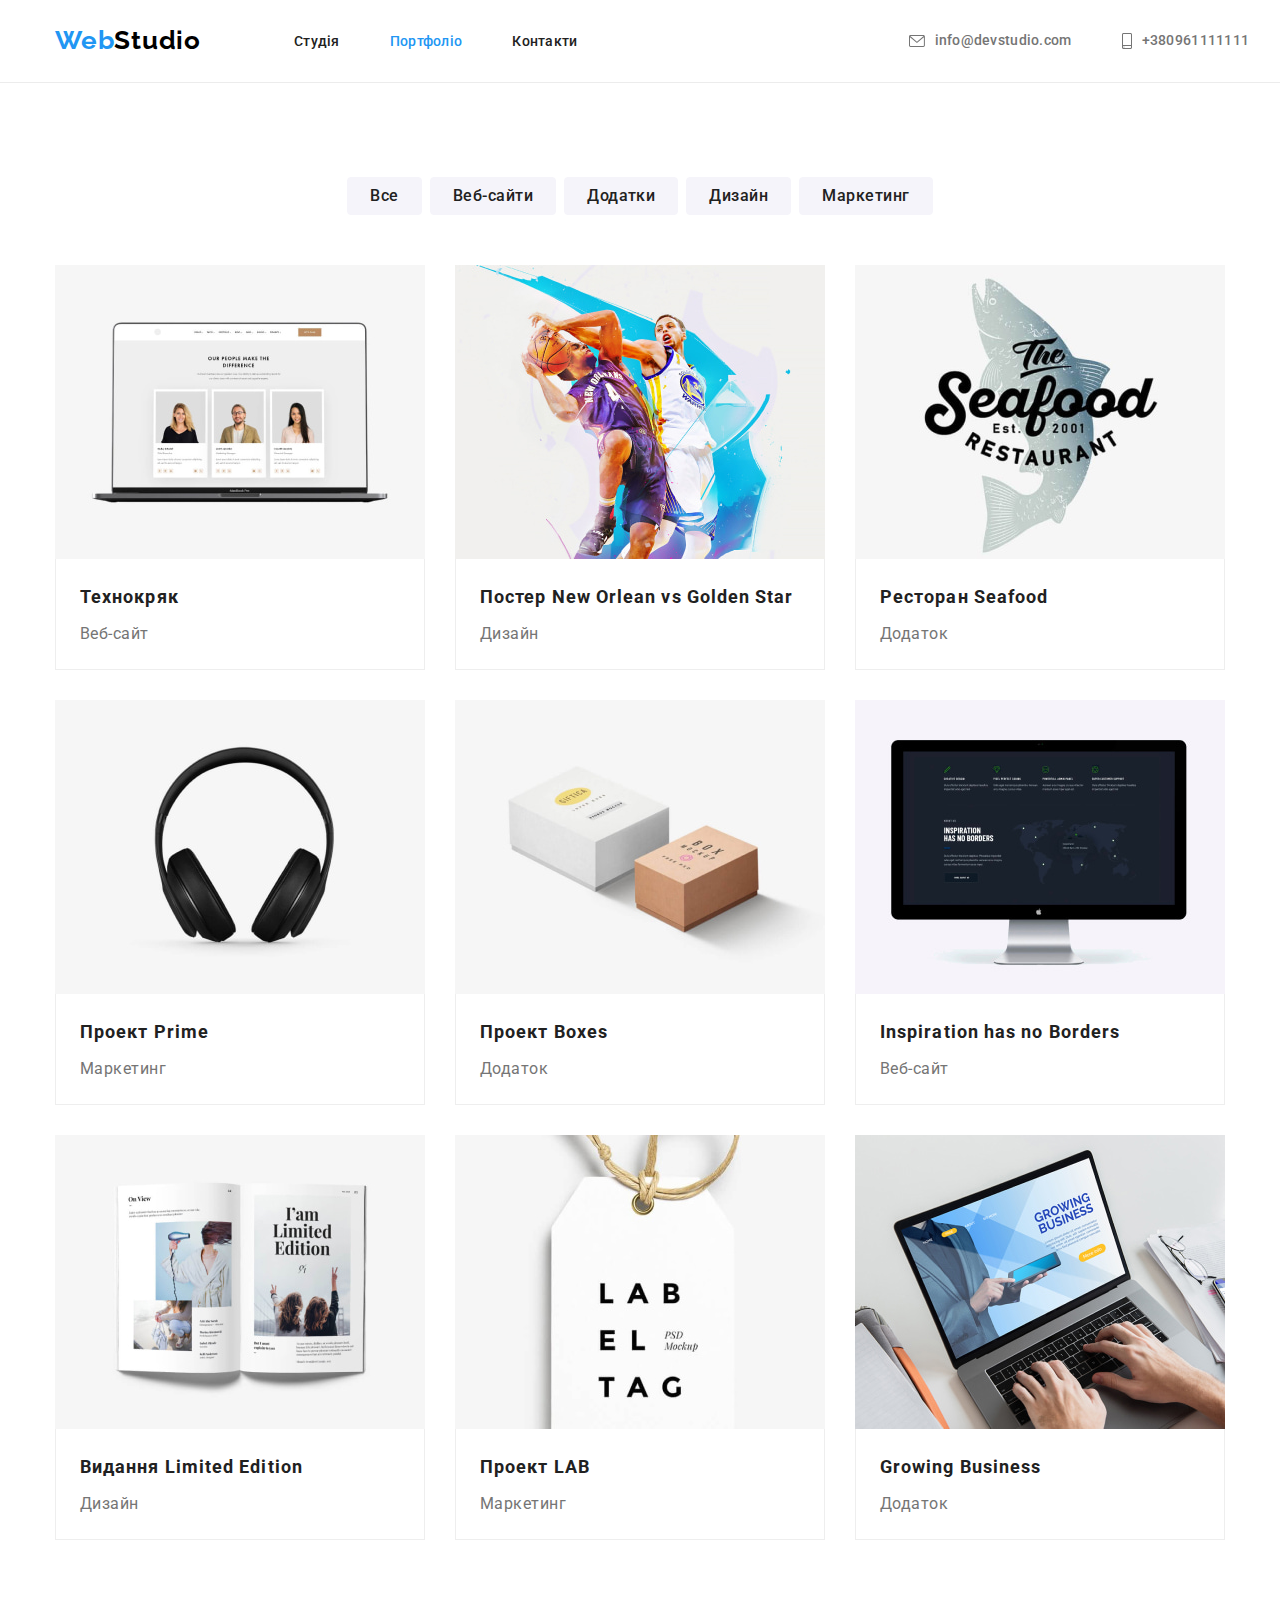
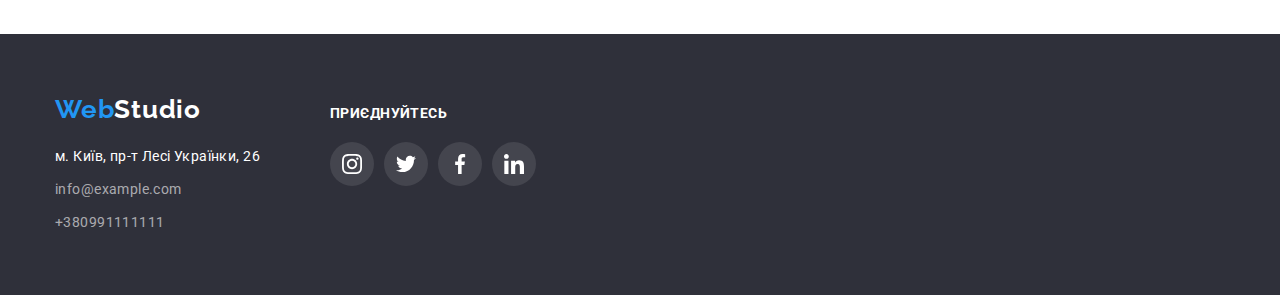
==== portfolio.html @ d28029c6 "Добавляє файли з 4 домашки" ====
<!DOCTYPE html>
<html lang="ua">
  <head>
    <meta charset="UTF-8" />
    <meta http-equiv="X-UA-Compatible" content="IE=edge" />
    <meta name="viewport" content="width=device-width, initial-scale=1.0" />
    <title>WebStudio</title>
    <!-- Шрифти goolge fonts -->
    <link rel="preconnect" href="https://fonts.googleapis.com" />
    <link rel="preconnect" href="https://fonts.gstatic.com" crossorigin />
    <link
      href="https://fonts.googleapis.com/css2?family=Raleway:wght@700&family=Roboto:wght@400;500;700;900&display=swap"
      rel="stylesheet"
    />
    <!-- Нормалізатор стилів -->
    <link
      rel="stylesheet"
      href="https://cdnjs.cloudflare.com/ajax/libs/modern-normalize/1.1.0/modern-normalize.min.css"
    />
    <!-- Таблиця стилів -->
    <link rel="stylesheet" href="./css/styles.css" />
  </head>
  <body>
    <!-- Шапка сайту -->
    <header class="header">
      <div class="container header-container">
        <a class="header-link link" href="index.html"><span>Web</span>Studio</a>
        <nav class="nav">
          <ul class="nav-list">
            <li class="nav-item list">
              <a class="nav-link link" href="index.html">Студія</a>
            </li>
            <li class="nav-item list">
              <a class="nav-link link current" href="portfolio.html">Портфоліо</a>
            </li>
            <li class="nav-item list">
              <a class="nav-link link" href="">Контакти</a>
            </li>
          </ul>
        </nav>
        <div class="header-wrapper">
          <ul class="header-list">
            <li class="header-item list">
              <a class="header-mail link" href="mailto:info@devstudio.com">
                <svg class="header-icon" width="16" height="12">
                  <use href="images/icons/symbol-defs.svg#icon-sms"></use>
                </svg>
                info@devstudio.com
              </a>
            </li>
            <li class="header-item list">
              <a class="header-phone link" href="tel:+380961111111">
                <svg class="header-icon" width="10" height="16">
                  <use href="images/icons/symbol-defs.svg#icon-smartphone"></use>
                </svg>
                +380961111111
              </a>
            </li>
          </ul>
        </div>
      </div>
    </header>

    <!-- Основний вміст сторінки -->

    <main>
      <!-- Секція Портфоліо -->

      <section class="portfolio">
        <div class="container">
          <ul class="portfolio-list">
            <li class="portfolio-item list">
              <button class="portfolio-btn" type="button">Все</button>
            </li>
            <li class="portfolio-item list">
              <button class="portfolio-btn" type="button">Веб-сайти</button>
            </li>
            <li class="portfolio-item list">
              <button class="portfolio-btn" type="button">Додатки</button>
            </li>
            <li class="portfolio-item list">
              <button class="portfolio-btn" type="button">Дизайн</button>
            </li>
            <li class="portfolio-item list">
              <button class="portfolio-btn" type="button">Маркетинг</button>
            </li>
          </ul>
          <ul class="portfolio-second-list">
            <li class="portfolio-second-item list">
              <img
                class="portfolio-img no-gap"
                src="./images/porfolio1.jpg"
                alt=""
                width="370"
                height="294"
              />
              <div class="portfolio-wrapper">
                <h2 class="portfolio-title">Технокряк</h2>
                <p class="portfolio-text">Веб-сайт</p>
              </div>
            </li>
            <li class="portfolio-second-item list">
              <img
                class="portfolio-img no-gap"
                src="./images/portfolio2.jpg"
                alt=""
                width="370"
                height="294"
              />
              <div class="portfolio-wrapper">
                <h2 class="portfolio-title">Постер New Orlean vs Golden Star</h2>
                <p class="portfolio-text">Дизайн</p>
              </div>
            </li>
            <li class="portfolio-second-item list">
              <img
                class="portfolio-img no-gap"
                src="./images/portfolio3.jpg"
                alt=""
                width="370"
                height="294"
              />
              <div class="portfolio-wrapper">
                <h2 class="portfolio-title">Ресторан Seafood</h2>
                <p class="portfolio-text">Додаток</p>
              </div>
            </li>
            <li class="portfolio-second-item list">
              <img
                class="portfolio-img no-gap"
                src="./images/portfolio4.jpg"
                alt=""
                width="370"
                height="294"
              />
              <div class="portfolio-wrapper">
                <h2 class="portfolio-title">Проект Prime</h2>
                <p class="portfolio-text">Маркетинг</p>
              </div>
            </li>
            <li class="portfolio-second-item list">
              <img
                class="portfolio-img no-gap"
                src="./images/portfolio5.jpg"
                alt=""
                width="370"
                height="294"
              />
              <div class="portfolio-wrapper">
                <h2 class="portfolio-title">Проект Boxes</h2>
                <p class="portfolio-text">Додаток</p>
              </div>
            </li>
            <li class="portfolio-second-item list">
              <img
                class="portfolio-img no-gap"
                src="./images/portfolio6.jpg"
                alt=""
                width="370"
                height="294"
              />
              <div class="portfolio-wrapper">
                <h2 class="portfolio-title">Inspiration has no Borders</h2>
                <p class="portfolio-text">Веб-сайт</p>
              </div>
            </li>
            <li class="portfolio-second-item list">
              <img
                class="portfolio-img no-gap"
                src="./images/portfolio7.jpg"
                alt=""
                width="370"
                height="294"
              />
              <div class="portfolio-wrapper">
                <h2 class="portfolio-title">Видання Limited Edition</h2>
                <p class="portfolio-text">Дизайн</p>
              </div>
            </li>
            <li class="portfolio-second-item list">
              <img
                class="portfolio-img no-gap"
                src="./images/portfolio8.jpg"
                alt=""
                width="370"
                height="294"
              />
              <div class="portfolio-wrapper">
                <h2 class="portfolio-title">Проект LAB</h2>
                <p class="portfolio-text">Маркетинг</p>
              </div>
            </li>
            <li class="portfolio-second-item list">
              <img
                class="portfolio-img no-gap"
                src="./images/portfolio9.jpg"
                alt=""
                width="370"
                height="294"
              />
              <div class="portfolio-wrapper">
                <h2 class="portfolio-title">Growing Business</h2>
                <p class="portfolio-text">Додаток</p>
              </div>
            </li>
          </ul>
        </div>
      </section>
    </main>

    <!--Підвал сайту-->

    <footer class="footer">
      <div class="container footer-container">
        <div class="">
          <a class="footer-link link" href="index.html"><span>Web</span>Studio</a>
          <address class="andress">
            <ul class="adress-list">
              <li class="adress-item list">
                <a class="adress-desk link" href="">м. Київ, пр-т Лесі Українки, 26</a>
              </li>
              <li class="adress-item list">
                <a class="adress-link link" href="mailto:info@example.com">info@example.com</a>
              </li>
              <li class="adress-item list">
                <a class="adress-link link" href="tel:+380991111111">+380991111111</a>
              </li>
            </ul>
          </address>
        </div>
        <div class="footer-wrapper">
          <p class="footer-text">ПРИЄДНУЙТЕСЬ</p>
          <ul class="footer-list list">
            <li class="footer-item">
              <a class="icon-link" href="">
                <svg class="footer-icon" width="20" height="20">
                  <use href="images/icons/symbol-defs.svg#icon-instagram-footer"></use>
                </svg>
              </a>
            </li>
            <li class="footer-item">
              <a class="icon-link" href="">
                <svg class="footer-icon" width="20" height="20">
                  <use href="images/icons/symbol-defs.svg#icon-twitter-footer"></use>
                </svg>
              </a>
            </li>
            <li class="footer-item">
              <a class="icon-link" href="">
                <svg class="footer-icon" width="20" height="20">
                  <use href="images/icons/symbol-defs.svg#icon-facebook-footer"></use>
                </svg>
              </a>
            </li>
            <li class="footer-item">
              <a class="icon-link" href="">
                <svg class="footer-icon" width="20" height="20">
                  <use href="images/icons/symbol-defs.svg#icon-linkedin-1-1"></use>
                </svg>
              </a>
            </li>
          </ul>
        </div>
      </div>
    </footer>
  </body>
</html>
---- css/styles.css ----
:root {
  /* Основний шрифт */
  --main-font: 'Roboto', sans-serif;
  /* Другорядний шрифт */
  --secondary-font: 'Raleway', sans-serif;

  /* Основний колір */
  --main-text-color: #212121;
  /* Другорядний колір(текст) */
  --second-text-color: #757575;
  /* Колір акценту */
  --accent-text-color: #2196f3;

  /* Кольори фону */
  --main-light-bg: #ffffff;
  --second-light-bg: #f5f4fa;
  --black-bg-color: #2f303a;
  --hero-bg-color: #c4c4c4;
}

body {
  font-family: var(--main-font);
  color: var(--main-text-color);
}

.container {
  width: 1200px;
  padding-left: 15px;
  padding-right: 15px;
  margin-left: auto;
  margin-right: auto;
}

h1,
h2,
h3,
p,
ul {
  margin-top: 0;
  margin-bottom: 0;
  padding-left: 0;
}

.list {
  list-style: none;
}

.link {
  text-decoration: none;
}

span {
  color: var(--accent-text-color);
}

/* Шапка сайту HEDER */
.header {
  background-color: var(--main-light-bg);
  border-bottom: 1px solid #ececec;
}

.header-container {
  display: flex;
  align-items: center;
}

.header-link {
  margin-right: 93px;
  margin-top: 24px;
  margin-bottom: 25px;

  font-family: var(--secondary-font);
  font-weight: 700;
  font-size: 26px;
  line-height: 1.19;
  letter-spacing: 0.03em;
  color: #000000;
}

.nav-list {
  display: flex;
  align-items: center;
  margin-top: 32px;
  margin-bottom: 32px;
}

.nav-item {
  display: block;
}

.nav-item:not(:last-child) {
  margin-right: 50px;
}

.nav-link {
  font-weight: 500;
  font-size: 14px;
  line-height: 1.14;
  letter-spacing: 0.02em;
  color: var(--main-text-color);
}

.nav-link:hover,
.nav-link:focus {
  color: var(--accent-text-color);
}

.nav-item .link.current {
  color: var(--accent-text-color);
}

.header-mail {
  display: flex;
  align-items: center;

  margin-left: 331px;
  margin-right: 50px;

  font-weight: 500;
  font-size: 14px;
  line-height: 1.14;
  letter-spacing: 0.02em;
  color: var(--second-text-color);
}

.header-phone {
  display: flex;
  align-items: center;

  font-weight: 500;
  font-size: 14px;
  line-height: 1.14;
  letter-spacing: 0.02em;
  color: var(--second-text-color);
}

.header-wrapper {
  margin-left: auto;
  margin-top: 32px;
  margin-bottom: 32px;
}

.header-wrapper .header-list {
  display: flex;
  align-items: center;
}

.header-icon {
  margin-right: 10px;
  fill: currentColor;
}

.header-wrapper .header-mail:hover,
.header-wrapper .header-mail:focus {
  fill: var(--accent-text-color);
}

.header-wrapper .header-phone:hover,
.header-wrapper .header-phone:focus {
  fill: var(--accent-text-color);
}

.header-phone:hover,
.header-phone:focus {
  color: var(--accent-text-color);
}

.header-mail:hover,
.header-mail:focus {
  color: var(--accent-text-color);
}

/* Секція герой HERO */
.hero {
  max-width: 1600;
  height: 600;
  margin-left: auto;
  margin-right: auto;
  background-color: var(--hero-bg-color);
  background-image: linear-gradient(to right, rgba(47, 48, 58, 0.4), rgba(47, 48, 58, 0.4)),
    url(../images/hero.jpg);
  background-repeat: no-repeat;
  background-position: center;
  background-size: cover;

  text-align: center;
  padding-top: 200px;
  padding-bottom: 200px;
}

.hero-title {
  margin-bottom: 30px;

  font-weight: 900;
  font-size: 44px;
  line-height: 1.36;
  letter-spacing: 0.06em;
  text-transform: uppercase;
  color: var(--main-light-bg);
}

.hero-btn {
  min-width: 200px;
  padding: 9px 32px;
  border-radius: 4px;
  border: 1px solid var(--accent-text-color);

  align-items: center;
  font-family: var(--main-font);
  font-weight: 700;
  font-size: 16px;
  line-height: 1.87;
  letter-spacing: 0.06em;
  cursor: pointer;
  color: var(--main-light-bg);
  background-color: var(--accent-text-color);
}

.hero-btn:hover,
.hero-btn:focus {
  background-color: #188ce8;
}

/* Секція переваги ADVANTAGES */
.advantages {
  padding-top: 94px;
  padding-bottom: 94px;
}

.advantages-list {
  display: flex;
}

.advantages-item {
  width: 270px;
  height: 251px;
}

.advantages-item:not(:last-child) {
  margin-right: 30px;
}

.advantages-icons {
  display: flex;
  align-items: center;
  justify-content: center;

  margin-bottom: 30px;
  background-color: var(--second-light-bg);
  height: 120px;
}

.advantages-icon {
  width: 70px;
  height: 70px;
}

.advantages-title {
  margin-bottom: 10px;

  font-weight: 700;
  font-size: 14px;
  line-height: 1.14;
  letter-spacing: 0.03em;
  text-transform: uppercase;
}

.advantages-text {
  font-size: 14px;
  line-height: 1.71;
  letter-spacing: 0.03em;
  color: var(--second-text-color);
}

/* Секція заняття WORK */
.work {
  padding-bottom: 94px;
}

.work-title {
  margin-bottom: 50px;

  text-align: center;
  font-weight: 700;
  font-size: 36px;
  line-height: 1.16;
  letter-spacing: 0.03em;
}

.work-list {
  display: flex;
}

.work-item:not(:last-child) {
  margin-right: 30px;
}

/* Секція команда TEAM */
.team {
  background-color: var(--second-light-bg);
  padding-top: 94px;
  padding-bottom: 94px;
}

.team-title {
  margin-bottom: 50px;

  text-align: center;
  font-weight: 700;
  font-size: 36px;
  line-height: 1.16;
  letter-spacing: 0.03em;
}

.team-list {
  display: flex;
}

.team-item {
  width: 270px;
  height: 428px;
}

.team-item:not(:last-child) {
  margin-right: 30px;
  width: 270px;
  height: 428px;
}

.team-img.no-gap {
  display: block;
}

.team-wrapper {
  padding-top: 30px;
  padding-bottom: 30px;

  height: 168px;
  background: var(--main-light-bg);
  box-shadow: 0px 1px 3px rgba(0, 0, 0, 0.12), 0px 1px 1px rgba(0, 0, 0, 0.14),
    0px 2px 1px rgba(0, 0, 0, 0.2);
  border-radius: 0px 0px 4px 4px;
}

.team-subtitle {
  margin-bottom: 10px;

  text-align: center;
  font-weight: 500;
  font-size: 16px;
  line-height: 1.18;
  letter-spacing: 0.03em;
}

.team-text {
  margin-bottom: 16px;

  text-align: center;
  font-size: 16px;
  line-height: 1.18;
  letter-spacing: 0.03em;
  color: var(--second-text-color);
}

.team-icon {
  display: flex;
  justify-content: center;
}

.team-link {
  display: flex;
  align-items: center;
  justify-content: center;

  width: 44px;
  height: 44px;
  border-radius: 50%;
}

.team-link:hover .team-icons,
.team-link:focus .team-icons {
  fill: var(--main-light-bg);
}

.team-link:hover,
.team-link:focus {
  background-color: var(--accent-text-color);
}

.team-icon-list:not(:last-child) {
  margin-right: 10px;
}

.team-icons {
  fill: #afb1b8;
  width: 20px;
  height: 20px;
}

/* Секція клієнти clients*/

.clients {
  padding-top: 94px;
  padding-bottom: 94px;
}

.clients-title {
  margin-bottom: 50px;

  text-align: center;
  font-weight: 700;
  font-size: 36px;
  line-height: 1.16;
  letter-spacing: 0.03em;
}

.clients-item {
  display: flex;
  align-items: center;
  justify-content: center;
}

.clients-list:not(:last-child) {
  margin-right: 30px;
}

.clients-icon {
  fill: #afb1b8;
}

.clients-link:hover .clients-icon,
.clients-link:focus .clients-icon {
  fill: var(--accent-text-color);
  border-color: var(--accent-text-color);
}

.clients-icon {
  padding: 16px 32px 16px 32px;
  border: 1px solid rgba(175, 177, 184, 1);
  border-radius: 4px;
  width: 170px;
  height: 92px;
}

/* Секція підвал FOOTER */

.footer {
  background-color: var(--black-bg-color);
  padding-top: 60px;
  padding-bottom: 60px;
}

.footer-container {
  display: flex;
  align-items: baseline;
}

.footer-link {
  display: block;
  margin-bottom: 20px;

  font-family: var(--secondary-font);
  font-weight: 700;
  font-size: 26px;
  line-height: 1.19;
  letter-spacing: 0.03em;
  color: var(--main-light-bg);
}

.adress-item:not(:last-child) {
  margin-bottom: 9px;
}

.adress-desk {
  display: block;

  font-style: normal;
  font-size: 14px;
  line-height: 1.71;
  letter-spacing: 0.03em;
  color: var(--main-light-bg);
}

.adress-desk:hover,
.adress-desk:focus {
  color: var(--accent-text-color);
}

.adress-link {
  display: block;

  font-style: normal;
  font-size: 14px;
  line-height: 1.71;
  letter-spacing: 0.03em;
  color: rgba(255, 255, 255, 0.6);
}

.adress-link:hover,
.adress-link:focus {
  color: var(--accent-text-color);
}

.footer-wrapper {
  margin-left: 70px;
}

.footer-text {
  margin-bottom: 20px;

  font-weight: 700;
  font-size: 14px;
  line-height: 1.14;
  letter-spacing: 0.03em;
  text-transform: uppercase;
  color: var(--main-light-bg);
}

.footer-list {
  display: flex;
  align-items: center;
}

.footer-item:not(:last-child) {
  margin-right: 10px;
}

.icon-link {
  display: flex;
  align-items: center;
  justify-content: center;

  width: 44px;
  height: 44px;
  background-color: rgba(255, 255, 255, 0.1);
  border-radius: 50px;
  cursor: pointer;
}

.icon-link:hover,
.icon-link:focus {
  background-color: var(--accent-text-color);
}

/* Секція портфоліо PORTFOLIO */
.portfolio {
  padding-top: 94px;
  padding-bottom: 94px;
}

.portfolio-list {
  display: flex;
  justify-content: center;
  margin-bottom: 50px;
}

.portfolio-item:not(:last-child) {
  margin-right: 8px;
}

.portfolio-btn {
  padding: 5px 22px;
  border-radius: 4px;
  border: 1px solid var(--second-light-bg);

  font-family: var(--main-font);
  font-weight: 500;
  font-size: 16px;
  line-height: 1.62;
  letter-spacing: 0.03em;
  background: var(--second-light-bg);
  color: var(--main-text-color);
}

.portfolio-btn:hover,
.portfolio-btn:focus {
  color: var(--main-light-bg);
  background-color: var(--accent-text-color);
  cursor: pointer;
}

.portfolio-second-list {
  display: flex;
  flex-wrap: wrap;
  margin-top: -30px;
  margin-left: -30px;
}

.portfolio-second-item {
  margin-top: 30px;
  margin-left: 30px;
  cursor: pointer;
}

.portfolio-img.no-gap {
  display: block;
}

.portfolio-second-item {
  flex-basis: calc((100% - 90px) / 3);
  /* flex-basis: calc(100% / 3 - 60px); */
}

.portfolio-second-item:hover {
  box-shadow: 0px 4px 4px 0px rgba(0, 0, 0, 0.25), 0px 4px 4px 0px rgba(0, 0, 0, 0.25);
}

.nav-list .link.curretn {
  color: var(--accent-text-color);
}

.portfolio-wrapper {
  padding: 20px 24px;
  background: var(--main-light-bg);
  border-right: 1px solid #eeeeee;
  border-bottom: 1px solid #eeeeee;
  border-left: 1px solid #eeeeee;
}

.portfolio-title {
  margin-bottom: 4px;

  font-weight: 700;
  font-size: 18px;
  line-height: 2;
  letter-spacing: 0.06em;
}

.portfolio-text {
  font-size: 16px;
  line-height: 1.87;
  letter-spacing: 0.03em;
  color: var(--second-text-color);
}
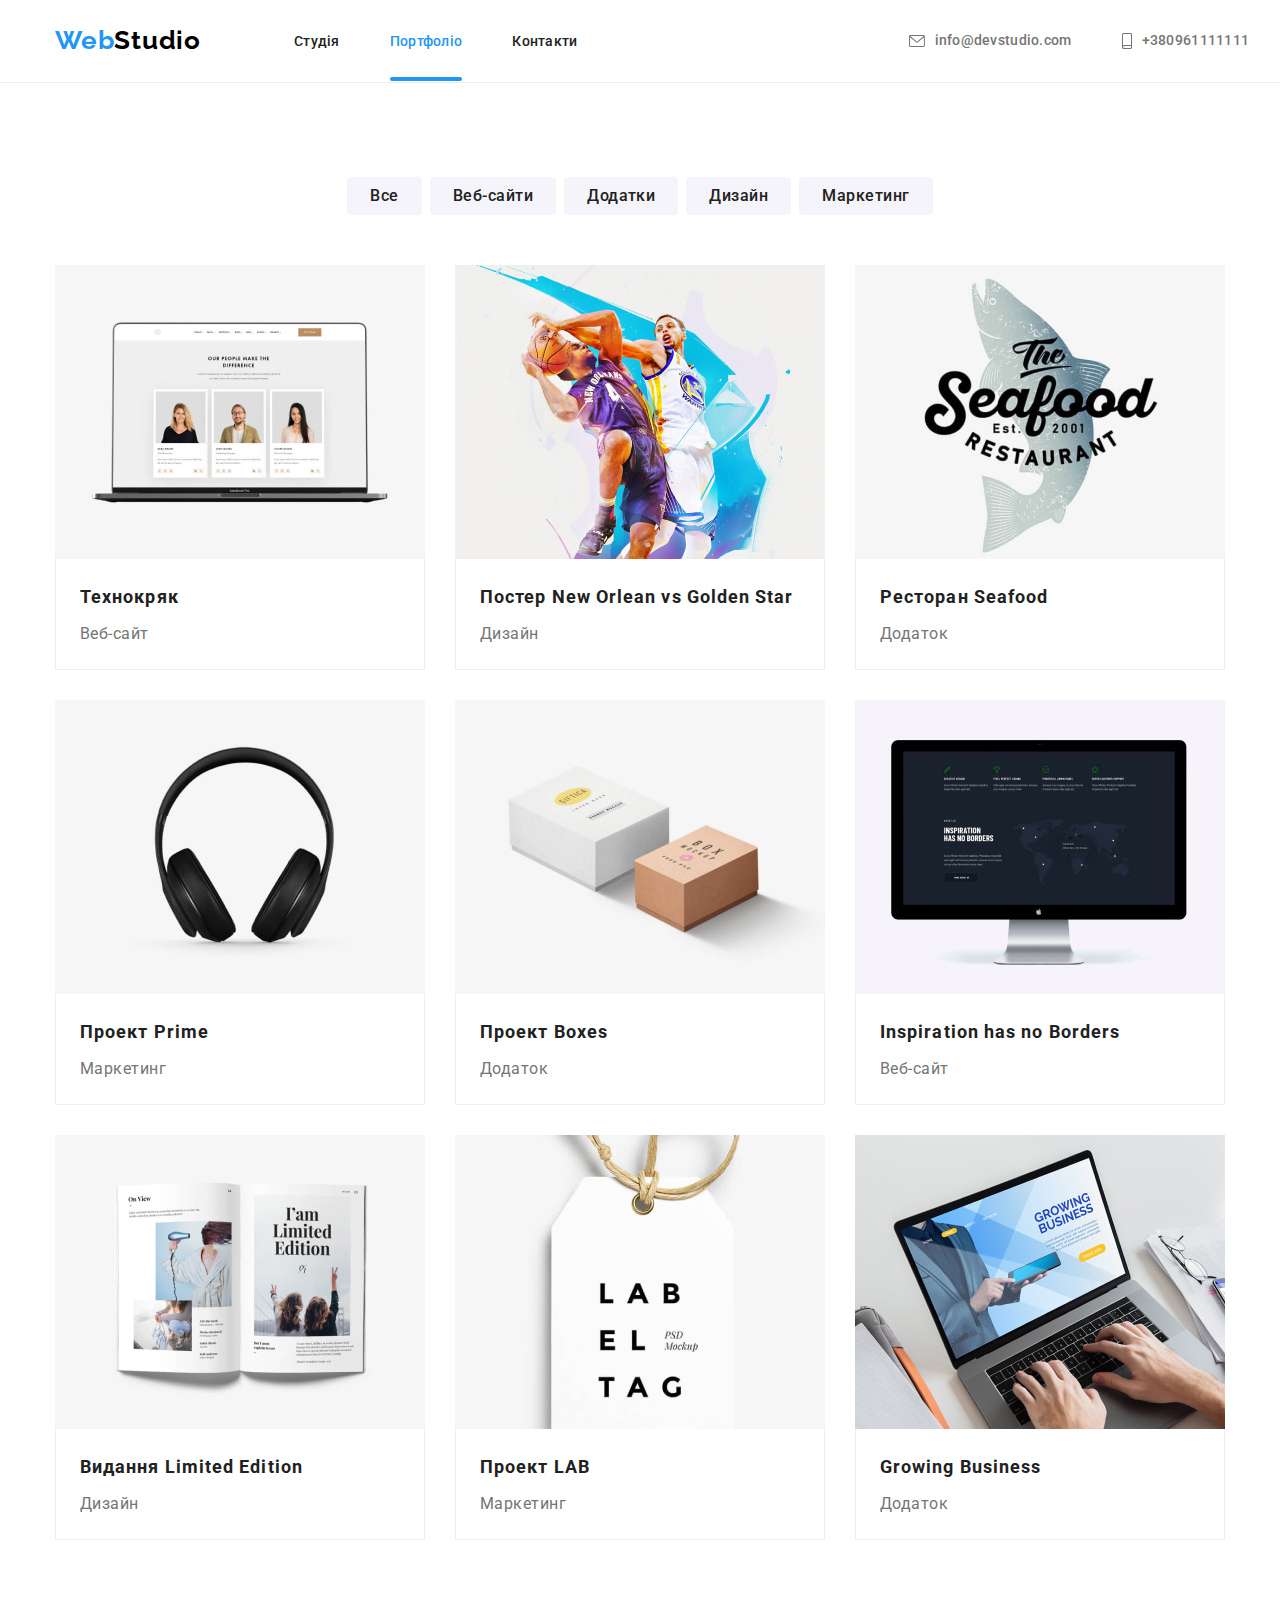
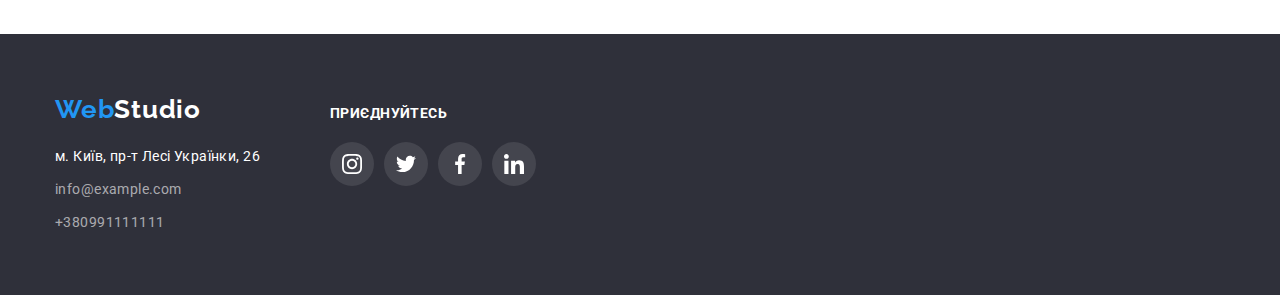
==== commit f7696575: "Добавляє overlay в портфоліо" ====
--- a/portfolio.html
+++ b/portfolio.html
@@ -87,117 +87,180 @@
           </ul>
           <ul class="portfolio-second-list">
             <li class="portfolio-second-item list">
-              <img
-                class="portfolio-img no-gap"
-                src="./images/porfolio1.jpg"
-                alt=""
-                width="370"
-                height="294"
-              />
+              <div class="portfolio-overlay">
+                <img
+                  class="portfolio-img no-gap"
+                  src="./images/porfolio1.jpg"
+                  alt=""
+                  width="370"
+                  height="294"
+                />
+                <p class="text-overlay">
+                  Ресурс пропонує комплексні пропозиції з різним рівнем функціоналу та сервісів. Все
+                  це дозволить відвідувачу отримати вичерпні відомості про компанію або приватну
+                  особу.
+                </p>
+              </div>
               <div class="portfolio-wrapper">
                 <h2 class="portfolio-title">Технокряк</h2>
                 <p class="portfolio-text">Веб-сайт</p>
               </div>
             </li>
             <li class="portfolio-second-item list">
-              <img
-                class="portfolio-img no-gap"
-                src="./images/portfolio2.jpg"
-                alt=""
-                width="370"
-                height="294"
-              />
+              <div class="portfolio-overlay">
+                <img
+                  class="portfolio-img no-gap"
+                  src="./images/portfolio2.jpg"
+                  alt=""
+                  width="370"
+                  height="294"
+                />
+                <p class="text-overlay">
+                  Ресурс пропонує комплексні пропозиції з різним рівнем функціоналу та сервісів. Все
+                  це дозволить відвідувачу отримати вичерпні відомості про компанію або приватну
+                  особу.
+                </p>
+              </div>
               <div class="portfolio-wrapper">
                 <h2 class="portfolio-title">Постер New Orlean vs Golden Star</h2>
                 <p class="portfolio-text">Дизайн</p>
               </div>
             </li>
             <li class="portfolio-second-item list">
-              <img
-                class="portfolio-img no-gap"
-                src="./images/portfolio3.jpg"
-                alt=""
-                width="370"
-                height="294"
-              />
+              <div class="portfolio-overlay">
+                <img
+                  class="portfolio-img no-gap"
+                  src="./images/portfolio3.jpg"
+                  alt=""
+                  width="370"
+                  height="294"
+                />
+                <p class="text-overlay">
+                  Ресурс пропонує комплексні пропозиції з різним рівнем функціоналу та сервісів. Все
+                  це дозволить відвідувачу отримати вичерпні відомості про компанію або приватну
+                  особу.
+                </p>
+              </div>
               <div class="portfolio-wrapper">
                 <h2 class="portfolio-title">Ресторан Seafood</h2>
                 <p class="portfolio-text">Додаток</p>
               </div>
             </li>
             <li class="portfolio-second-item list">
-              <img
-                class="portfolio-img no-gap"
-                src="./images/portfolio4.jpg"
-                alt=""
-                width="370"
-                height="294"
-              />
+              <div class="portfolio-overlay">
+                <img
+                  class="portfolio-img no-gap"
+                  src="./images/portfolio4.jpg"
+                  alt=""
+                  width="370"
+                  height="294"
+                />
+                <p class="text-overlay">
+                  Ресурс пропонує комплексні пропозиції з різним рівнем функціоналу та сервісів. Все
+                  це дозволить відвідувачу отримати вичерпні відомості про компанію або приватну
+                  особу.
+                </p>
+              </div>
               <div class="portfolio-wrapper">
                 <h2 class="portfolio-title">Проект Prime</h2>
                 <p class="portfolio-text">Маркетинг</p>
               </div>
             </li>
             <li class="portfolio-second-item list">
-              <img
-                class="portfolio-img no-gap"
-                src="./images/portfolio5.jpg"
-                alt=""
-                width="370"
-                height="294"
-              />
+              <div class="portfolio-overlay">
+                <img
+                  class="portfolio-img no-gap"
+                  src="./images/portfolio5.jpg"
+                  alt=""
+                  width="370"
+                  height="294"
+                />
+                <p class="text-overlay">
+                  Ресурс пропонує комплексні пропозиції з різним рівнем функціоналу та сервісів. Все
+                  це дозволить відвідувачу отримати вичерпні відомості про компанію або приватну
+                  особу.
+                </p>
+              </div>
               <div class="portfolio-wrapper">
                 <h2 class="portfolio-title">Проект Boxes</h2>
                 <p class="portfolio-text">Додаток</p>
               </div>
             </li>
             <li class="portfolio-second-item list">
-              <img
-                class="portfolio-img no-gap"
-                src="./images/portfolio6.jpg"
-                alt=""
-                width="370"
-                height="294"
-              />
+              <div class="portfolio-overlay">
+                <img
+                  class="portfolio-img no-gap"
+                  src="./images/portfolio6.jpg"
+                  alt=""
+                  width="370"
+                  height="294"
+                />
+                <p class="text-overlay">
+                  Ресурс пропонує комплексні пропозиції з різним рівнем функціоналу та сервісів. Все
+                  це дозволить відвідувачу отримати вичерпні відомості про компанію або приватну
+                  особу.
+                </p>
+              </div>
               <div class="portfolio-wrapper">
                 <h2 class="portfolio-title">Inspiration has no Borders</h2>
                 <p class="portfolio-text">Веб-сайт</p>
               </div>
             </li>
             <li class="portfolio-second-item list">
-              <img
-                class="portfolio-img no-gap"
-                src="./images/portfolio7.jpg"
-                alt=""
-                width="370"
-                height="294"
-              />
+              <div class="portfolio-overlay">
+                <img
+                  class="portfolio-img no-gap"
+                  src="./images/portfolio7.jpg"
+                  alt=""
+                  width="370"
+                  height="294"
+                />
+                <p class="text-overlay">
+                  Ресурс пропонує комплексні пропозиції з різним рівнем функціоналу та сервісів. Все
+                  це дозволить відвідувачу отримати вичерпні відомості про компанію або приватну
+                  особу.
+                </p>
+              </div>
               <div class="portfolio-wrapper">
                 <h2 class="portfolio-title">Видання Limited Edition</h2>
                 <p class="portfolio-text">Дизайн</p>
               </div>
             </li>
             <li class="portfolio-second-item list">
-              <img
-                class="portfolio-img no-gap"
-                src="./images/portfolio8.jpg"
-                alt=""
-                width="370"
-                height="294"
-              />
+              <div class="portfolio-overlay">
+                <img
+                  class="portfolio-img no-gap"
+                  src="./images/portfolio8.jpg"
+                  alt=""
+                  width="370"
+                  height="294"
+                />
+                <p class="text-overlay">
+                  Ресурс пропонує комплексні пропозиції з різним рівнем функціоналу та сервісів. Все
+                  це дозволить відвідувачу отримати вичерпні відомості про компанію або приватну
+                  особу.
+                </p>
+              </div>
               <div class="portfolio-wrapper">
                 <h2 class="portfolio-title">Проект LAB</h2>
                 <p class="portfolio-text">Маркетинг</p>
               </div>
             </li>
             <li class="portfolio-second-item list">
-              <img
-                class="portfolio-img no-gap"
-                src="./images/portfolio9.jpg"
-                alt=""
-                width="370"
-                height="294"
-              />
+              <div class="portfolio-overlay">
+                <img
+                  class="portfolio-img no-gap"
+                  src="./images/portfolio9.jpg"
+                  alt=""
+                  width="370"
+                  height="294"
+                />
+                <p class="text-overlay">
+                  Ресурс пропонує комплексні пропозиції з різним рівнем функціоналу та сервісів. Все
+                  це дозволить відвідувачу отримати вичерпні відомості про компанію або приватну
+                  особу.
+                </p>
+              </div>
               <div class="portfolio-wrapper">
                 <h2 class="portfolio-title">Growing Business</h2>
                 <p class="portfolio-text">Додаток</p>
--- a/css/styles.css
+++ b/css/styles.css
@@ -93,6 +93,8 @@
 }
 
 .nav-link {
+  transition: color 250ms cubic-bezier(0.4, 0, 0.2, 1);
+
   font-weight: 500;
   font-size: 14px;
   line-height: 1.14;
@@ -100,6 +102,25 @@
   color: var(--main-text-color);
 }
 
+.nav-link.current {
+  position: relative;
+  padding-bottom: 28px;
+}
+
+.current::after {
+  position: absolute;
+  top: 100%;
+  left: 0;
+  content: '';
+
+  display: inline-block;
+  border-radius: 2px;
+  width: 100%;
+  height: 4px;
+
+  background-color: var(--accent-text-color);
+}
+
 .nav-link:hover,
 .nav-link:focus {
   color: var(--accent-text-color);
@@ -110,6 +131,8 @@
 }
 
 .header-mail {
+  transition: color 250ms cubic-bezier(0.4, 0, 0.2, 1);
+
   display: flex;
   align-items: center;
 
@@ -124,6 +147,8 @@
 }
 
 .header-phone {
+  transition: color 250ms cubic-bezier(0.4, 0, 0.2, 1);
+
   display: flex;
   align-items: center;
 
@@ -186,6 +211,7 @@
   text-align: center;
   padding-top: 200px;
   padding-bottom: 200px;
+  margin-top: -1.5px;
 }
 
 .hero-title {
@@ -200,6 +226,8 @@
 }
 
 .hero-btn {
+  transition: background-color 250ms cubic-bezier(0.4, 0, 0.2, 1);
+
   min-width: 200px;
   padding: 9px 32px;
   border-radius: 4px;
@@ -295,6 +323,30 @@
   margin-right: 30px;
 }
 
+.work-item {
+  position: relative;
+}
+
+.work-text {
+  position: absolute;
+  bottom: 4px;
+  right: 0;
+
+  padding: 27px 0px 27px 0px;
+  width: 370px;
+  height: 70px;
+
+  font-weight: 700;
+  font-size: 14px;
+  line-height: 1.14;
+  text-align: center;
+  letter-spacing: 0.03em;
+  text-transform: uppercase;
+
+  color: var(--main-light-bg);
+  background-color: rgba(47, 48, 58, 0.8);
+}
+
 /* Секція команда TEAM */
 .team {
   background-color: var(--second-light-bg);
@@ -368,6 +420,8 @@
 }
 
 .team-link {
+  transition: background-color 250ms cubic-bezier(0.4, 0, 0.2, 1);
+
   display: flex;
   align-items: center;
   justify-content: center;
@@ -375,6 +429,10 @@
   width: 44px;
   height: 44px;
   border-radius: 50%;
+}
+
+.team-icons {
+  transition: fill 250ms cubic-bezier(0.4, 0, 0.2, 1);
 }
 
 .team-link:hover .team-icons,
@@ -435,6 +493,8 @@
 }
 
 .clients-icon {
+  transition: fill 250ms cubic-bezier(0.4, 0, 0.2, 1);
+
   padding: 16px 32px 16px 32px;
   border: 1px solid rgba(175, 177, 184, 1);
   border-radius: 4px;
@@ -442,6 +502,10 @@
   height: 92px;
 }
 
+.team-link {
+  transition: background-color 250ms cubic-bezier(0.4, 0, 0.2, 1);
+}
+
 /* Секція підвал FOOTER */
 
 .footer {
@@ -472,6 +536,8 @@
 }
 
 .adress-desk {
+  transition: color 250ms cubic-bezier(0.4, 0, 0.2, 1);
+
   display: block;
 
   font-style: normal;
@@ -487,6 +553,8 @@
 }
 
 .adress-link {
+  transition: color 250ms cubic-bezier(0.4, 0, 0.2, 1);
+
   display: block;
 
   font-style: normal;
@@ -526,6 +594,8 @@
 }
 
 .icon-link {
+  transition: background-color 250ms cubic-bezier(0.4, 0, 0.2, 1);
+
   display: flex;
   align-items: center;
   justify-content: center;
@@ -559,6 +629,9 @@
 }
 
 .portfolio-btn {
+  transition: background-color 250ms cubic-bezier(0.4, 0, 0.2, 1),
+    color 250ms cubic-bezier(0.4, 0, 0.2, 1);
+
   padding: 5px 22px;
   border-radius: 4px;
   border: 1px solid var(--second-light-bg);
@@ -587,18 +660,48 @@
 }
 
 .portfolio-second-item {
+  transition: box-shadow 250ms cubic-bezier(0.4, 0, 0.2, 1);
+
+  flex-basis: calc((100% - 90px) / 3);
+  /* flex-basis: calc(100% / 3 - 60px); */
+
   margin-top: 30px;
   margin-left: 30px;
   cursor: pointer;
 }
 
+.portfolio-overlay {
+  position: relative;
+  overflow: hidden;
+}
+
 .portfolio-img.no-gap {
   display: block;
 }
 
-.portfolio-second-item {
-  flex-basis: calc((100% - 90px) / 3);
-  /* flex-basis: calc(100% / 3 - 60px); */
+.text-overlay {
+  position: absolute;
+  bottom: 0;
+  left: 0;
+  transform: translateY(100%);
+  transition: transform 250ms cubic-bezier(0.4, 0, 0.2, 1);
+
+  padding: 63px 24px 63px 24px;
+
+  width: 100%;
+  height: 294px;
+
+  font-weight: 400;
+  font-size: 18px;
+  line-height: 1.56;
+  letter-spacing: 0.03em;
+
+  color: var(--main-light-bg);
+  background-color: rgba(33, 150, 243, 0.9);
+}
+
+.portfolio-second-item:hover .text-overlay {
+  transform: translateY(0);
 }
 
 .portfolio-second-item:hover {
